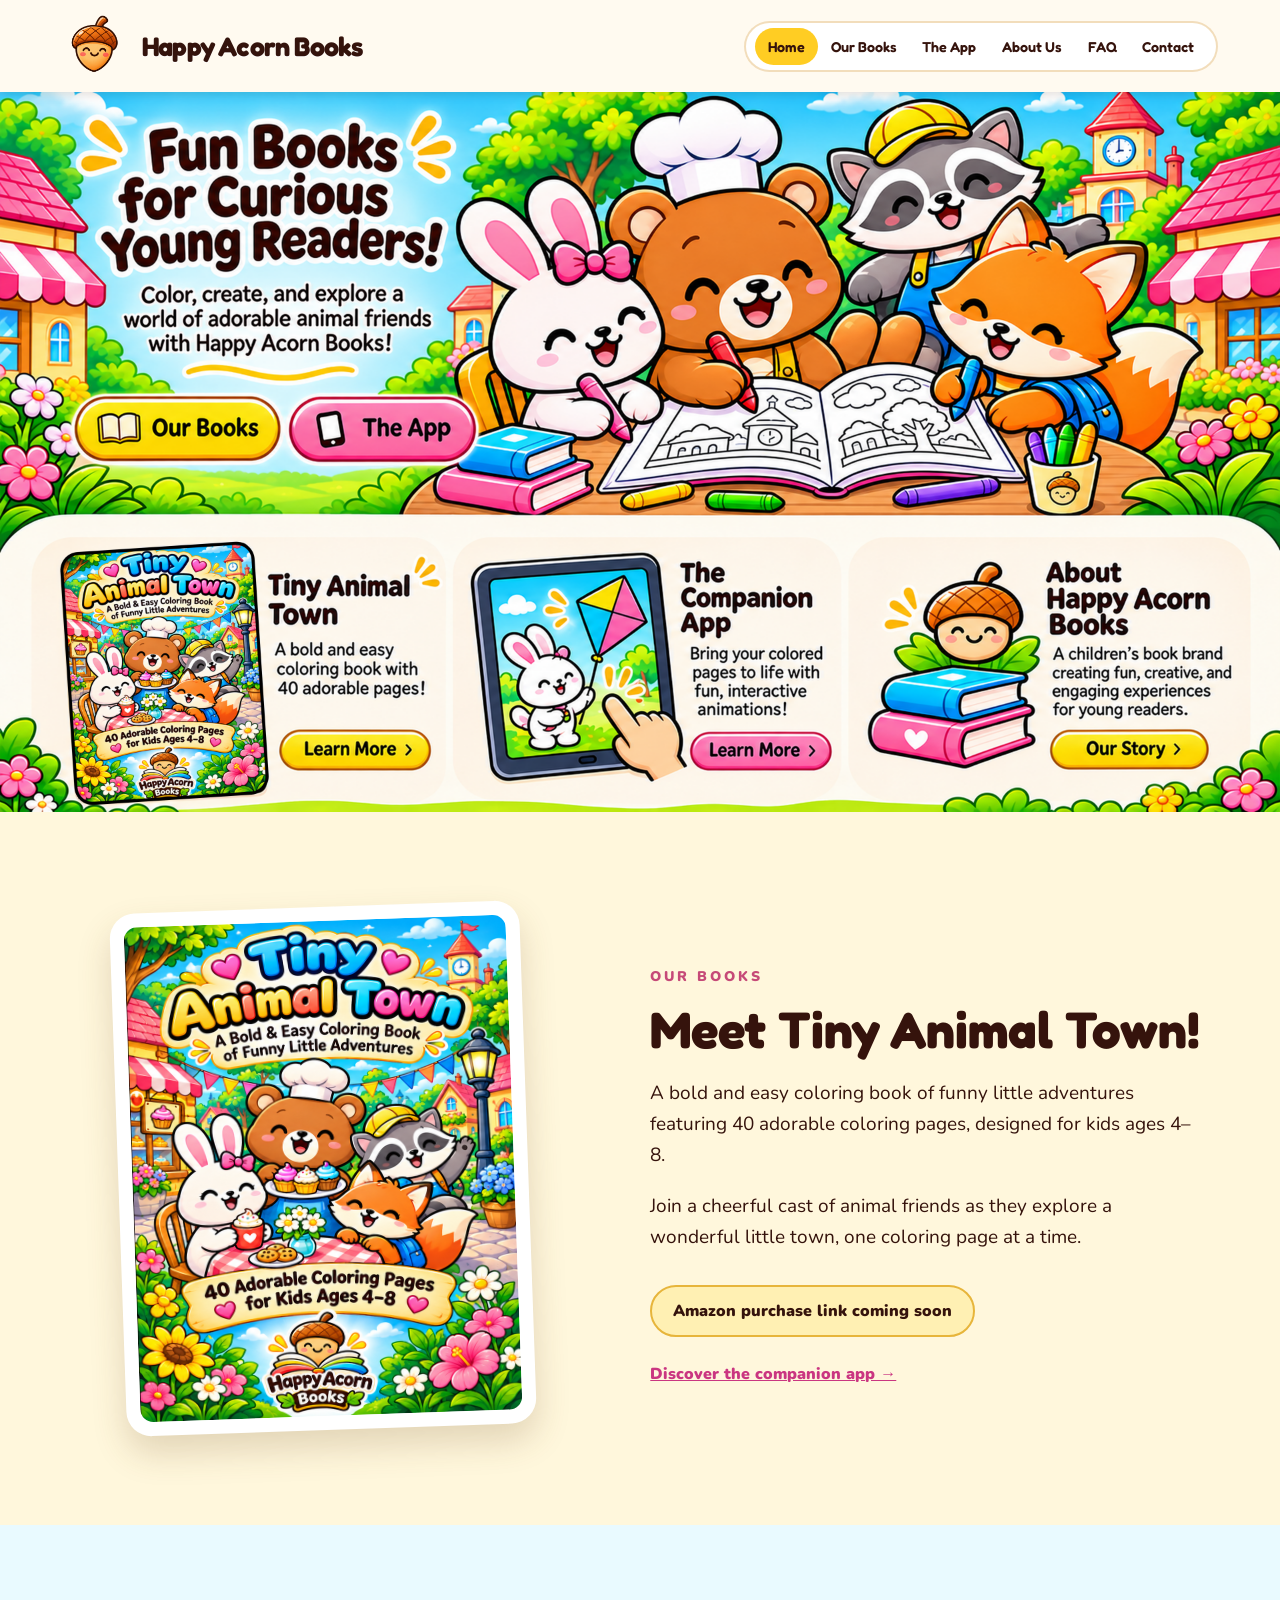
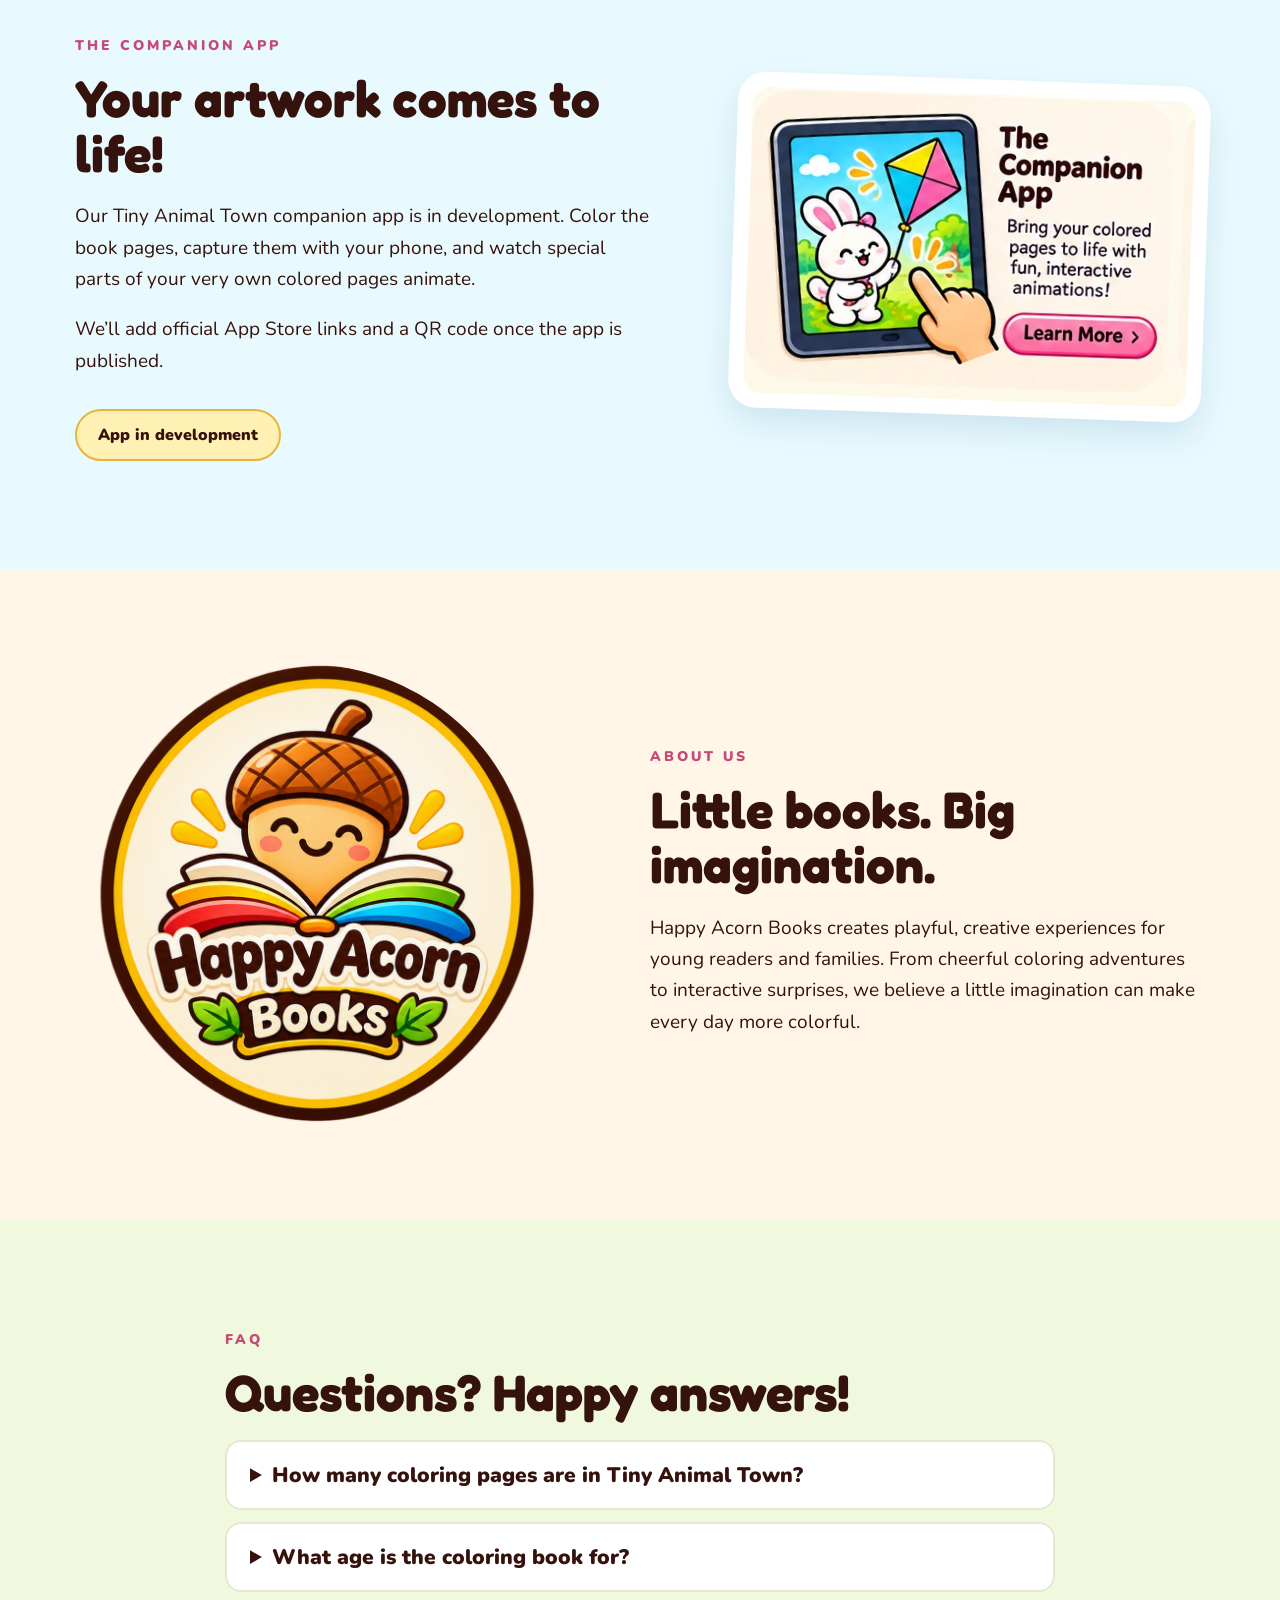
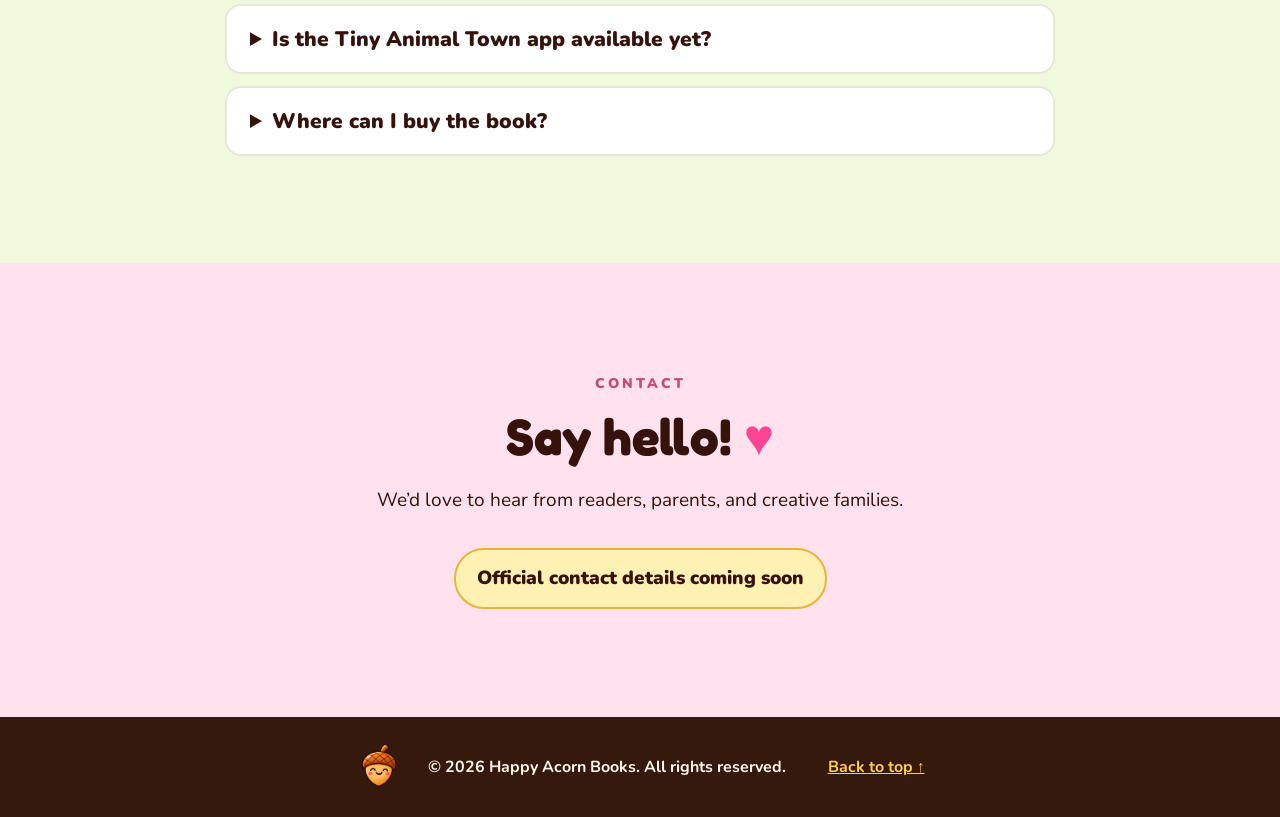
==== index.html @ a000cc14 "Add files via upload" ====
<!doctype html>
<html lang="en"><head><meta charset="UTF-8"><meta name="viewport" content="width=device-width, initial-scale=1"><meta name="theme-color" content="#24baf6"><title>Happy Acorn Books | Tiny Animal Town</title><meta name="description" content="Fun books for curious young readers! Discover Tiny Animal Town, a bold and easy coloring book of funny little adventures, and its upcoming companion app."><link rel="icon" href="assets/acorn.png"><link rel="stylesheet" href="styles.css"><script src="script.js" defer></script></head>
<body><a class="skip" href="#details">Skip to page content</a>
<main>
<div class="sharp-header" id="home" aria-label="Happy Acorn Books primary navigation">
  <a class="sharp-brand" href="#home"><img src="assets/mascot-header.png" alt=""><span>Happy Acorn Books</span></a>
  <button class="nav-toggle" id="nav-toggle" aria-expanded="false" aria-controls="desktop-navigation" aria-label="Toggle navigation">☰</button>
  <nav id="desktop-navigation" class="sharp-nav" aria-label="Main navigation"><a class="selected" href="#home">Home</a><a href="#books">Our Books</a><a href="#app">The App</a><a href="#about">About Us</a><a href="#faq">FAQ</a><a href="#contact">Contact</a></nav>
</div>
<section class="restored-homepage" aria-label="Happy Acorn Books illustrated homepage">
  <img src="assets/homepage-art-clean.webp" width="3072" height="1778" alt="Tiny Animal Town: four adorable animals color together in a bright town, above three featured cards for the book, companion app and publisher" fetchpriority="high">
  <a class="restored-hit" style="--x:5.7%;--y:44.5%;--w:17.2%;--h:9%" href="#books" aria-label="Our Books"></a>
  <a class="restored-hit" style="--x:22.7%;--y:44.5%;--w:15.5%;--h:9%" href="#app" aria-label="The App"></a>
  <a class="restored-hit" style="--x:21.3%;--y:86.6%;--w:13.3%;--h:7.6%" href="#books" aria-label="Learn more about Tiny Animal Town"></a>
  <a class="restored-hit" style="--x:53.5%;--y:86.6%;--w:12.1%;--h:7.6%" href="#app" aria-label="Learn more about the companion app"></a>
  <a class="restored-hit" style="--x:82.2%;--y:86.6%;--w:14%;--h:7.6%" href="#about" aria-label="Our Story"></a>
</section>
<section class="mobile-home" aria-label="Happy Acorn Books mobile homepage"><div class="mobile-tree">🌳</div><header class="mobile-header"><a href="#home" class="mobile-brand"><img src="assets/mascot-header.png" alt=""><span>Happy Acorn Books</span></a><button class="mobile-menu-button" id="menu-toggle" aria-expanded="false" aria-controls="mobile-navigation" aria-label="Toggle menu">☰</button><nav id="mobile-navigation" class="mobile-nav" aria-label="Main navigation"><a href="#home">Home</a><a href="#books">Our Books</a><a href="#app">The App</a><a href="#about">About Us</a><a href="#faq">FAQ</a><a href="#contact">Contact</a></nav></header><div class="mobile-hero"><h1>Fun Books<br>for Curious<br>Young Readers!</h1><p>Color, create, and explore a world of adorable animal friends with Happy Acorn Books!</p><div class="mobile-actions"><a class="button yellow" href="#books">📖 Our Books</a><a class="button pink" href="#app">▣ The App</a></div></div><img class="mobile-characters" src="assets/hero-friends.webp" alt="Bunny, bear, fox and raccoon coloring together in Tiny Animal Town"><div class="mobile-cards"><a href="#books" class="mini-card"><img src="assets/book-cover.png" alt="Tiny Animal Town book cover"><span><strong>Tiny Animal Town</strong><small>40 adorable coloring pages for kids ages 4–8</small><em>Learn More ›</em></span></a><a href="#app" class="mini-card"><img src="assets/app-card.webp" alt="Illustration of the Tiny Animal Town companion app"><span><strong>The Companion App</strong><small>Bring your colored pages to life with fun animations!</small><em>Learn More ›</em></span></a><a href="#about" class="mini-card"><img src="assets/acorn.png" alt=""><span><strong>About Happy Acorn Books</strong><small>Fun, creative and engaging experiences for young readers</small><em>Our Story ›</em></span></a></div></section>
<div id="details" class="site-details">
<section class="detail-section book-section" id="books"><div class="inner two-col"><div class="cover-frame"><img src="assets/book-cover.png" alt="Official Tiny Animal Town front cover"></div><div><p class="eyebrow">OUR BOOKS</p><h2>Meet Tiny Animal Town!</h2><p>A bold and easy coloring book of funny little adventures featuring 40 adorable coloring pages, designed for kids ages 4–8.</p><p>Join a cheerful cast of animal friends as they explore a wonderful little town, one coloring page at a time.</p><span class="coming">Amazon purchase link coming soon</span><a class="text-cta" href="#app">Discover the companion app →</a></div></div></section>
<section class="detail-section app-section" id="app"><div class="inner two-col app-layout"><div><p class="eyebrow">THE COMPANION APP</p><h2>Your artwork comes to life!</h2><p>Our Tiny Animal Town companion app is in development. Color the book pages, capture them with your phone, and watch special parts of your very own colored pages animate.</p><p>We’ll add official App Store links and a QR code once the app is published.</p><span class="coming">App in development</span></div><div class="app-graphic"><img src="assets/app-card.webp" alt="Illustrated preview of the interactive companion app"></div></div></section>
<section class="detail-section about-section" id="about"><div class="inner two-col"><div class="logo-frame"><img src="assets/circular-logo.png" alt="Happy Acorn Books circular logo"></div><div><p class="eyebrow">ABOUT US</p><h2>Little books. Big imagination.</h2><p>Happy Acorn Books creates playful, creative experiences for young readers and families. From cheerful coloring adventures to interactive surprises, we believe a little imagination can make every day more colorful.</p></div></div></section>
<section class="detail-section faq-section" id="faq"><div class="inner narrow"><p class="eyebrow">FAQ</p><h2>Questions? Happy answers!</h2><details><summary>How many coloring pages are in Tiny Animal Town?</summary><p>The book features 40 unique coloring designs. The final paperback will also include additional opening and supporting pages.</p></details><details><summary>What age is the coloring book for?</summary><p>Tiny Animal Town is designed for kids ages 4–8.</p></details><details><summary>Is the Tiny Animal Town app available yet?</summary><p>Not yet. The companion app is still in development, and official download links will be added when it launches.</p></details><details><summary>Where can I buy the book?</summary><p>We’ll add the verified Amazon listing when the book is available for purchase.</p></details></div></section>
<section class="detail-section contact-section" id="contact"><div class="inner narrow"><p class="eyebrow">CONTACT</p><h2>Say hello! <span aria-hidden="true">♥</span></h2><p>We’d love to hear from readers, parents, and creative families.</p><p class="coming">Official contact details coming soon</p></div></section>
</div></main><footer><img src="assets/mascot-header.png" alt=""><span>© <span id="year">2026</span> Happy Acorn Books. All rights reserved.</span><a href="#home">Back to top ↑</a></footer></body></html>
---- styles.css ----
@import url('https://fonts.googleapis.com/css2?family=Fredoka:wght@400;500;600;700&family=Nunito:wght@400;600;700;800;900&display=swap');
:root{--brown:#35130c;--cream:#fff9eb;--yellow:#ffce20;--pink:#ff4ca0;--blue:#21bdf5}*{box-sizing:border-box}html{scroll-behavior:smooth}body{margin:0;color:var(--brown);font-family:Nunito,Arial,sans-serif;background:#fffaf0}a{color:inherit}button,a{-webkit-tap-highlight-color:transparent}.skip{position:absolute;left:-999px;top:0;z-index:100;background:#fff;padding:10px}.skip:focus{left:0}.desktop-art{position:relative;width:100%;overflow:hidden;line-height:0}.desktop-artwork{width:100%;height:auto;display:block}.hotspot{position:absolute;left:var(--x);top:var(--y);width:var(--w);height:var(--h);border-radius:20px;z-index:2;line-height:normal}.hotspot:focus-visible{outline:4px solid #ffffff;box-shadow:0 0 0 7px #26202c}.mobile-home{display:none}.site-details{overflow:hidden}.detail-section{padding:95px 32px;scroll-margin-top:16px}.inner{max-width:1130px;margin:auto}.two-col{display:grid;grid-template-columns:1fr 1.12fr;gap:80px;align-items:center}.narrow{max-width:830px}.detail-section h2{font-family:Fredoka,Arial,sans-serif;font-size:clamp(38px,4vw,62px);line-height:1.08;margin:10px 0 20px}.detail-section p{font-size:19px;line-height:1.65;max-width:660px}.eyebrow{font-weight:900;letter-spacing:3px;font-size:14px!important;color:#c64a78}.book-section{background:#fff7dc}.cover-frame{max-width:410px;margin:auto;padding:14px;border-radius:25px;background:#fff;box-shadow:0 17px 34px #704b2333;transform:rotate(-2deg)}.cover-frame img{width:100%;border-radius:13px;display:block}.coming{display:inline-block;background:#fff0b3;border:2px solid #e7b53b;padding:13px 21px;font-weight:900;border-radius:30px;margin:13px 0}.text-cta{display:block;font-weight:900;color:#ca3681;margin-top:13px}.app-section{background:#e9faff}.app-layout{grid-template-columns:1.1fr .9fr}.app-graphic{padding:15px;background:white;border-radius:28px;box-shadow:0 15px 33px #12557b20;transform:rotate(2deg)}.app-graphic img{width:100%;display:block;border-radius:18px}.about-section{background:#fff6e8}.logo-frame{border-radius:50%;background:#fef1b2;aspect-ratio:1;display:grid;place-items:center;max-width:460px}.logo-frame img{width:90%;height:90%;object-fit:contain}.faq-section{background:#f0f9de}.faq-section details{background:white;border:2px solid #e8e7d5;border-radius:16px;margin:12px 0;padding:19px 23px}.faq-section summary{cursor:pointer;font-size:21px;font-weight:900}.faq-section details p{font-size:17px;margin-bottom:0}.contact-section{background:#ffe2ed;text-align:center}.contact-section h2 span{color:#fc4494}.contact-section p{margin-left:auto;margin-right:auto}footer{background:#35190d;color:#fff8ec;display:flex;justify-content:center;align-items:center;gap:22px;padding:25px 15px;flex-wrap:wrap;font-weight:700}footer img{width:50px}footer a{color:#ffce4a;margin-left:20px}
@media(max-width:720px){.desktop-art{display:none}.mobile-home{display:block;overflow:hidden;background:linear-gradient(#20bafa 0%,#aeefff 51%,#ebfa9b 78%,#fff8eb 100%);position:relative}.mobile-header{display:flex;justify-content:space-between;align-items:center;padding:13px 16px;background:#fffef4;position:relative;z-index:5;border-radius:0 0 25px 25px;box-shadow:0 4px 0 #ffffff6b}.mobile-brand{display:flex;align-items:center;gap:9px;font-family:Fredoka,Arial,sans-serif;text-decoration:none;font-size:clamp(19px,5vw,26px);font-weight:700;letter-spacing:-.6px}.mobile-brand img{width:53px;height:54px;object-fit:contain}.mobile-menu-button{background:#ffce20;border:2px solid #d99508;border-radius:12px;font-size:24px;min-width:45px;min-height:43px;color:#3b190d}.mobile-nav{display:none;position:absolute;right:10px;top:76px;background:#fffef5;box-shadow:0 10px 25px #683a2738;border-radius:18px;padding:12px;min-width:185px}.mobile-nav.open{display:flex;flex-direction:column}.mobile-nav a{padding:10px 13px;text-decoration:none;font-weight:900;border-radius:10px}.mobile-nav a:focus,.mobile-nav a:hover{background:#ffe992}.mobile-tree{position:absolute;right:-20px;top:102px;font-size:85px;opacity:.45}.mobile-hero{text-align:center;position:relative;z-index:1;padding:35px 20px 8px}.mobile-hero h1{font-family:Fredoka,Arial,sans-serif;color:#351007;font-size:clamp(37px,9vw,60px);line-height:1.05;margin:12px auto 18px;max-width:480px;font-weight:700;text-shadow:3px 3px #fff,-3px -3px #fff,0 4px #fff}.mobile-hero p{font-size:17px;line-height:1.4;max-width:395px;font-weight:900;margin:0 auto 18px}.mobile-actions{display:flex;justify-content:center;gap:12px;flex-wrap:wrap}.button{text-decoration:none;border-radius:28px;padding:11px 19px;border:3px solid #fff;box-shadow:0 4px 0 #a2570a;font-family:Fredoka,sans-serif;font-size:19px;font-weight:700}.yellow{background:#ffca17}.pink{background:#ff65b2}.mobile-characters{display:block;width:116%;margin:0 -8% -12px;object-fit:cover;mask-image:linear-gradient(to bottom,#000 85%,transparent 100%)}.mobile-cards{position:relative;z-index:1;border-radius:30px 30px 0 0;background:#fff8ec;padding:26px 14px 34px;display:grid;gap:15px}.mini-card{display:grid;grid-template-columns:36% 1fr;align-items:center;gap:14px;background:#fffdf7;border-radius:24px;padding:13px;text-decoration:none;box-shadow:0 6px 15px #98692722}.mini-card img{width:100%;height:150px;object-fit:contain;border-radius:14px}.mini-card span{display:flex;flex-direction:column;gap:7px}.mini-card strong{font-family:Fredoka,sans-serif;font-size:23px;line-height:1.06}.mini-card small{font-size:14px;line-height:1.35}.mini-card em{font-style:normal;color:#d7528a;font-weight:900}.detail-section{padding:65px 21px}.two-col,.app-layout{grid-template-columns:1fr;gap:34px}.detail-section h2{font-size:42px}.detail-section p{font-size:17px}.cover-frame{max-width:290px}.app-graphic{max-width:440px}.logo-frame{max-width:310px;margin:auto}.faq-section summary{font-size:18px}footer{font-size:13px}footer img{width:35px}}
@media(min-width:721px) and (max-width:1050px){.detail-section{padding:65px 35px}.two-col{gap:35px}}
@media(prefers-reduced-motion:reduce){html{scroll-behavior:auto}}

/* Crisp, accessible text in the existing illustrated desktop header */
.sharp-header{position:absolute;z-index:5;inset:0 0 auto; height:12.0%;display:flex;align-items:center;justify-content:space-between;padding:0 4.6% 0 8.25%;gap:1.5%;line-height:normal;pointer-events:none}
.sharp-header a{pointer-events:auto;text-decoration:none}
.sharp-brand{display:flex;align-items:center;gap:0.7vw;white-space:nowrap;background:#fff9ed;border-radius:100px;padding:0.16vw 1.1vw 0.16vw 0.3vw;box-shadow:0 2px 0 #ffc44a;font-family:Fredoka,'Arial Rounded MT Bold',Arial,sans-serif;font-weight:700;font-size:clamp(17px,2.55vw,44px);letter-spacing:-.055em;color:#34130c;text-shadow:0 1px #fff}
.sharp-brand img{width:clamp(34px,6.65vw,112px);height:clamp(34px,6.4vw,106px);object-fit:contain;flex-shrink:0}
.sharp-nav{display:flex;align-items:center;justify-content:space-around;gap:0.15vw;background:#fff9f4;border-radius:100px;padding:0.33vw 0.7vw;box-shadow:0 0 0 1px #ffe6be;white-space:nowrap}
.sharp-nav a{font-family:Fredoka,'Arial Rounded MT Bold',Arial,sans-serif;font-size:clamp(13px,1.35vw,24px);font-weight:600;padding:0.62vw 0.85vw;border-radius:40px}
.sharp-nav a.selected,.sharp-nav a:hover,.sharp-nav a:focus-visible{background:#ffcd23}
.sharp-nav a:focus-visible,.sharp-brand:focus-visible{outline:3px solid #44200c;outline-offset:2px}
.logo-frame{background:#ffe6a0;border:7px solid #f8c52e;box-shadow:0 0 0 3px #61300b,0 15px 35px #704b2320;overflow:hidden}
.logo-frame img{width:96%;height:96%;object-fit:contain}
@media(max-width:1100px) and (min-width:721px){.sharp-header{padding-left:7%;padding-right:3%}.sharp-brand{font-size:2.45vw}.sharp-nav a{font-size:1.25vw;padding:0.6vw 0.65vw}}
@media(max-width:720px){.sharp-header{display:none}}

/* 2026-11-03: true, separate high-resolution header -- no duplicated baked-in navigation */
@media(min-width:721px){
  .sharp-header{position:relative;inset:auto;height:auto;min-height:94px;width:100%;padding:13px clamp(20px,5vw,82px);display:flex;justify-content:space-between;align-items:center;background:#fffaf0;gap:20px;box-shadow:0 3px 0 rgba(255,255,255,.85);z-index:7;pointer-events:auto}
  .sharp-brand{background:none;box-shadow:none;padding:0;gap:10px;font-size:clamp(20px,2.1vw,34px);letter-spacing:-.03em}
  .sharp-brand img{width:clamp(58px,5.25vw,80px);height:clamp(58px,5.25vw,80px)}
  .sharp-nav{background:#ffffff;box-shadow:0 0 0 2px #f2ddbb;padding:5px 9px;gap:0}
  .sharp-nav a{font-size:clamp(12px,1.12vw,19px);padding:10px clamp(8px,1.0vw,17px)}
}
@media(min-width:721px) and (max-width:930px){.sharp-header{padding:10px 16px;gap:5px}.sharp-brand{font-size:18px;gap:4px}.sharp-brand img{width:48px;height:48px}.sharp-nav a{font-size:11.5px;padding:9px 6px}}
@media(max-width:720px){.sharp-header{display:none}}
/* The supplied round logo already contains its perfect yellow/brown concentric border. */
.logo-frame{border:0;box-shadow:none;background:transparent;overflow:visible;border-radius:50%;max-width:460px;aspect-ratio:1}
.logo-frame img{display:block;width:100%;height:100%;object-fit:contain;border-radius:50%}

/* Crisp revision: sticky, single HTML header with complete mascot */
.sharp-header{position:sticky!important;top:0;z-index:100!important;background:#fffaf0;min-height:88px;box-shadow:0 3px 9px rgba(70,35,10,.13)}
.sharp-brand{gap:12px}
.sharp-brand img{width:66px!important;height:66px!important;object-fit:contain;display:block;flex-shrink:0;overflow:visible}
.nav-toggle{display:none;font-size:25px;border:2px solid #e9b43c;border-radius:12px;background:#ffd037;padding:5px 11px;color:#35130c;cursor:pointer}
.detail-section{scroll-margin-top:100px}
/* Full-width artwork is retained for characters and scenery, while the headline, buttons, and cards are sharp HTML */
.desktop-art{position:relative;isolation:isolate;aspect-ratio:3072/1014;line-height:normal;background:#43ccfa}
.hero-photo{position:absolute;inset:0;z-index:-1;overflow:hidden}
.hero-photo img{display:block;width:100%;height:100%;object-fit:cover}
.hero-copy{position:absolute;left:0;top:0;bottom:0;width:39%;display:flex;align-items:center;justify-content:center;flex-direction:column;text-align:center;padding:1% 1.2% 1.5% 3%;background:linear-gradient(90deg,rgba(166,236,253,1) 0%,rgba(174,237,253,1) 77%,rgba(183,235,255,1) 91%,rgba(183,235,255,0) 100%)}
.hero-copy h1{font:700 clamp(27px,3.25vw,73px)/1.01 Fredoka,'Arial Rounded MT Bold',sans-serif;letter-spacing:-.035em;margin:0 0 1.35vw;color:#39150d;-webkit-text-stroke:.035em #fff9ef;paint-order:stroke fill;text-shadow:0 3px 0 #fff9ef,2px 4px 1px #57200a36}
.hero-copy p{font:800 clamp(13px,1.55vw,31px)/1.28 Nunito,Arial,sans-serif;margin:0 0 2.2vw;letter-spacing:-.025em}
.hero-buttons{display:flex;gap:.7vw;align-items:center;justify-content:center;width:100%;white-space:nowrap}
.hero-button,.feature-button{text-decoration:none;display:inline-flex;align-items:center;justify-content:center;gap:.35em;white-space:nowrap;font-family:Fredoka,Arial,sans-serif;font-weight:700;color:#2e130c;border-radius:99px;border:3px solid white;box-shadow:0 4px 0 #c47521,0 0 0 2px #e9a72d;transition:transform .15s}
.hero-button{padding:.75vw 1.2vw;font-size:clamp(13px,1.72vw,32px)}
.hero-button:hover,.feature-button:hover{transform:translateY(-2px)}
.featured-strip{background:#fffaef;border-radius:55px 55px 0 0;padding:26px clamp(16px,2.2vw,44px) 36px;position:relative;margin-top:-10px;z-index:2}
.featured-grid{display:grid;grid-template-columns:repeat(3,minmax(0,1fr));gap:14px;max-width:1800px;margin:auto}
.featured-card{display:grid;grid-template-columns:44% minmax(0,1fr);align-items:center;gap:3%;min-height:270px;padding:20px 16px;background:#fff8ec;border-radius:40px;box-shadow:inset 0 0 0 1px #fff1d9}
.featured-image{min-width:0;display:flex;justify-content:center;align-items:center;height:100%}
.featured-image img{max-width:100%;max-height:260px;width:auto;height:auto;object-fit:contain;display:block;filter:drop-shadow(0 3px 2px #50301832)}
.app-thumb img{width:100%;max-height:250px;object-fit:contain;border-radius:13px}
.mascot-thumb img{max-height:195px;filter:drop-shadow(0 5px 2px #d8b75c)}
.featured-text{min-width:0;display:flex;align-items:flex-start;flex-direction:column;justify-content:center;gap:8px}
.featured-text h2{font:700 clamp(20px,2vw,39px)/1.05 Fredoka,Arial,sans-serif;margin:0;letter-spacing:-.025em}
.featured-text p{font:700 clamp(13px,1.25vw,23px)/1.3 Nunito,Arial,sans-serif;margin:0 0 7px}
.feature-button{font-size:clamp(13px,1.3vw,24px);padding:9px 13px;box-shadow:0 3px 0 #d08e22,0 0 0 1px #d08e22;border-width:2px;margin-top:auto}
.feature-button span{font-size:1.2em}
@media(min-width:721px) and (max-width:1100px){.sharp-header{padding:10px 18px}.sharp-brand{font-size:20px}.sharp-brand img{width:52px!important;height:52px!important}.featured-card{padding:12px 9px;border-radius:26px;min-height:215px}.featured-image img{max-height:200px}.featured-text{gap:5px}.featured-text h2{font-size:clamp(17px,2vw,23px)}.featured-text p{font-size:clamp(11px,1.2vw,15px)}.feature-button{padding:7px 9px;font-size:13px}.hero-copy{width:42%}}
@media(max-width:720px){.sharp-header{display:flex!important;position:sticky!important;padding:10px 16px;min-height:69px}.sharp-brand{font-size:clamp(18px,4.7vw,25px);gap:9px}.sharp-brand img{width:48px!important;height:48px!important}.nav-toggle{display:block}.sharp-nav{display:none;position:absolute;right:12px;top:calc(100% - 2px);width:min(260px,calc(100vw - 24px));border-radius:16px;box-shadow:0 12px 30px #291a2342;flex-direction:column;align-items:stretch;padding:10px;background:#fffaf0}.sharp-nav.open{display:flex}.sharp-nav a{font-size:16px;padding:10px 12px}.mobile-header{display:none!important}.desktop-art,.featured-strip{display:none}.mobile-home{display:block}.detail-section{scroll-margin-top:82px}}
@media(prefers-reduced-motion:reduce){.hero-button,.feature-button{transition:none}}

/* RESTORED APPROVED ART DIRECTION: full-width original illustration, including original buttons. */
.restored-homepage{display:block;position:relative;width:100%;line-height:0;overflow:hidden;background:#28bff7}
.restored-homepage>img{display:block;width:100%;height:auto;object-fit:contain}
.restored-hit{position:absolute;left:var(--x);top:var(--y);width:var(--w);height:var(--h);border-radius:99px;z-index:2;cursor:pointer}
.restored-hit:focus-visible{outline:4px solid #fff;box-shadow:0 0 0 7px #34130c}
.sharp-header{position:sticky!important;top:0!important;z-index:100!important;background:#fffaf0}
.sharp-brand img{object-fit:contain!important;object-position:center!important;overflow:visible!important}
@media(max-width:720px){.restored-homepage{display:none}}
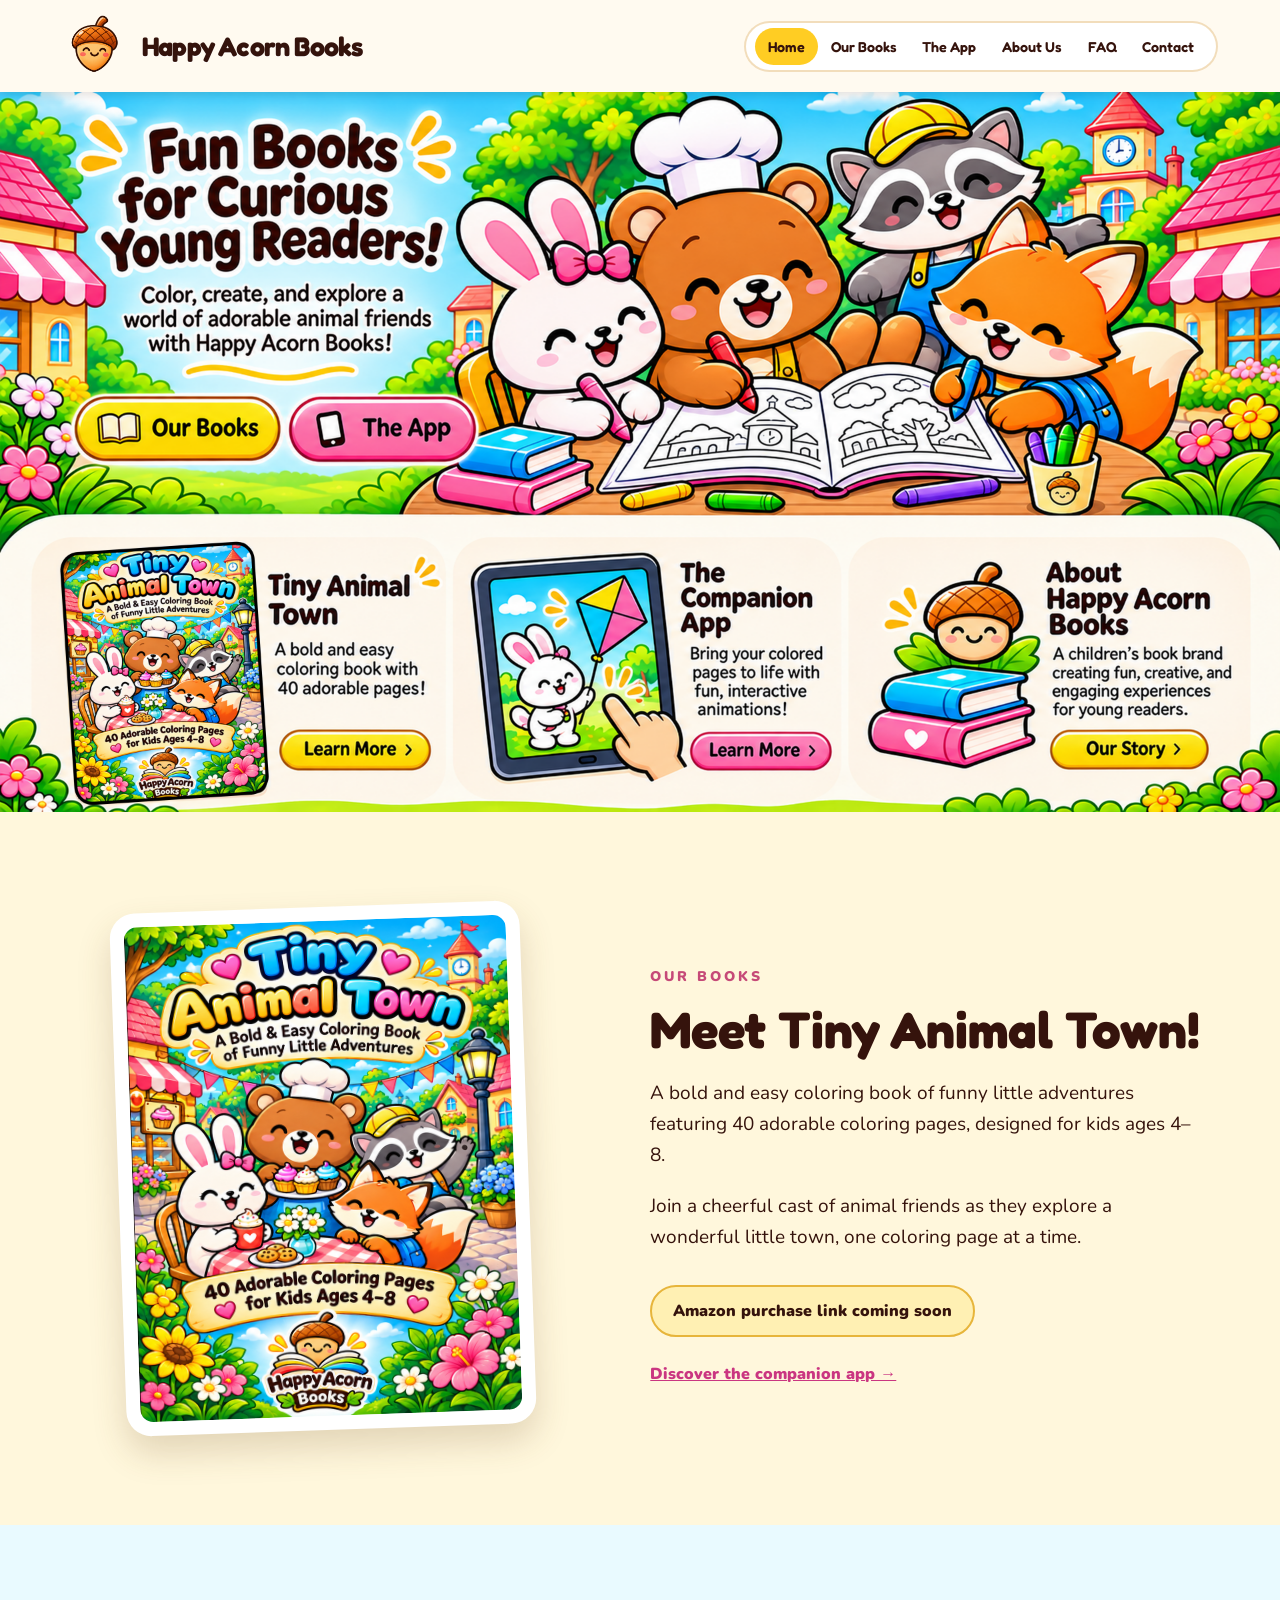
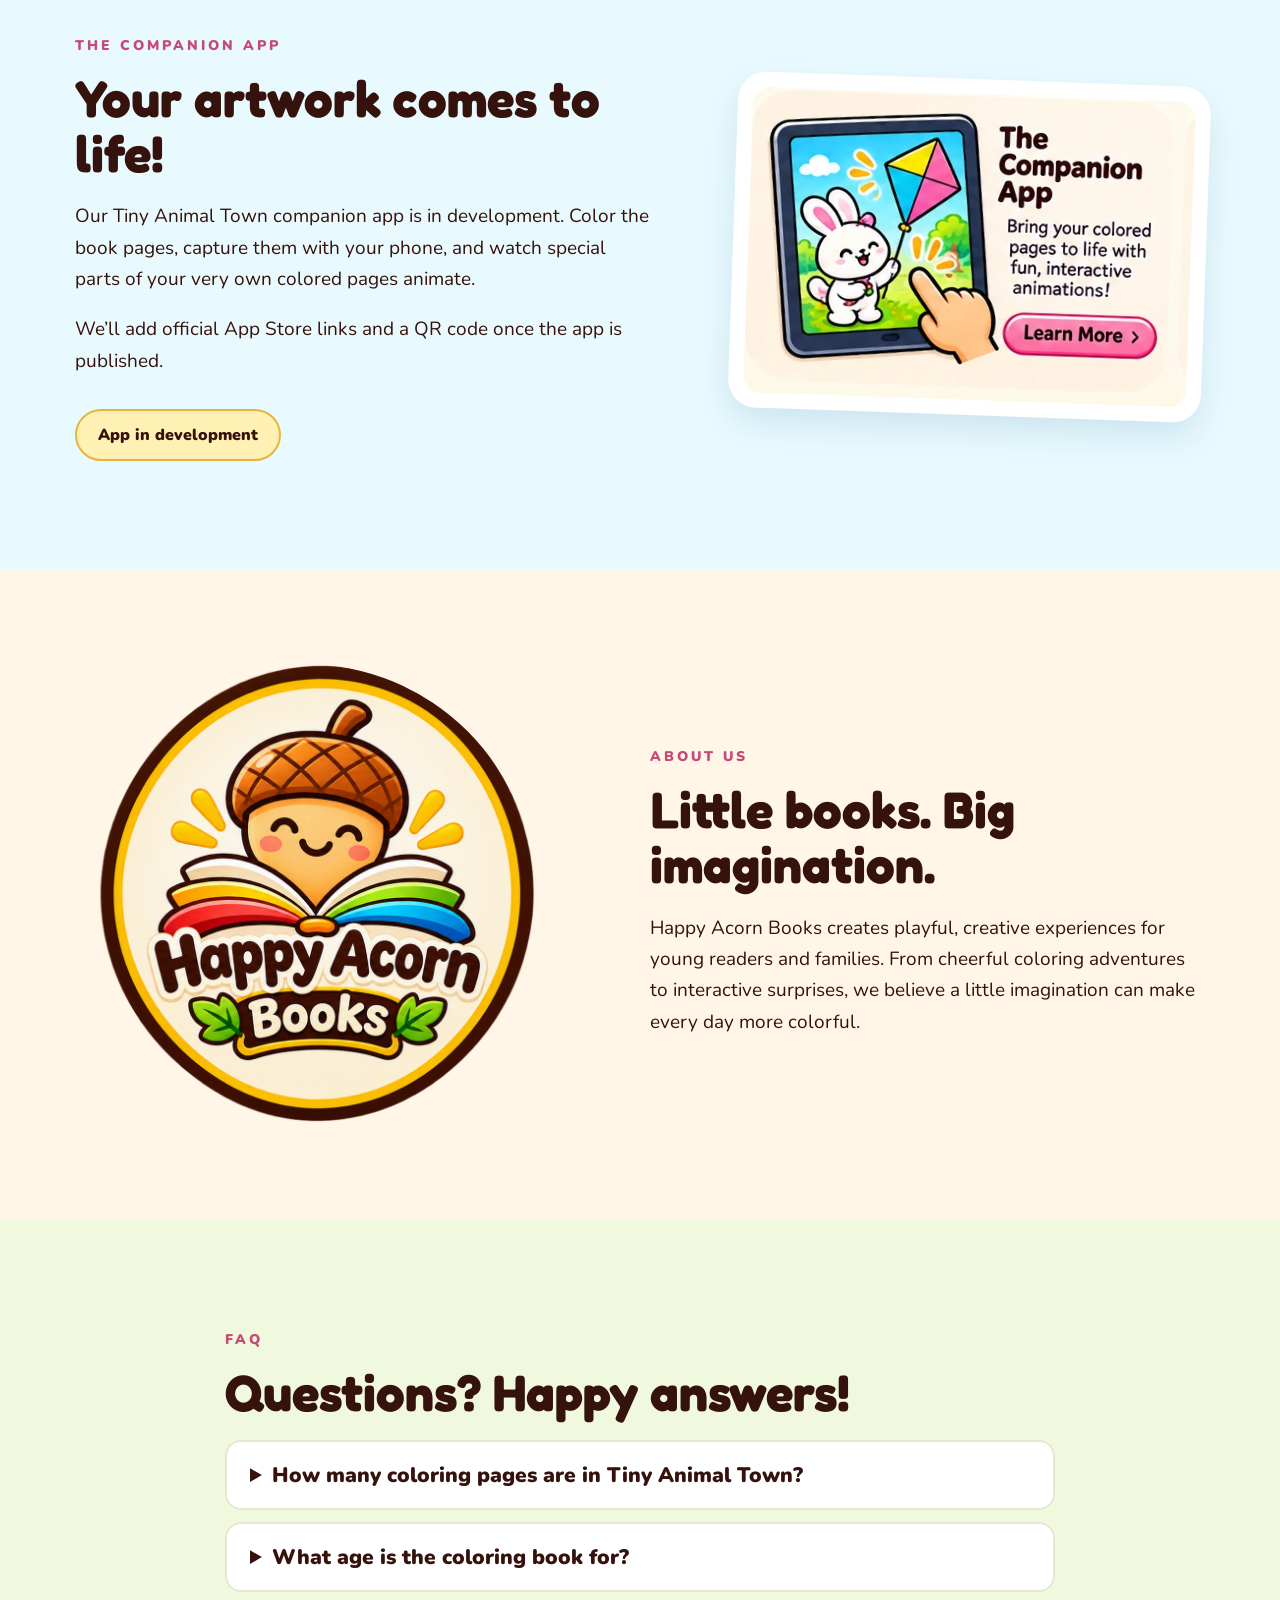
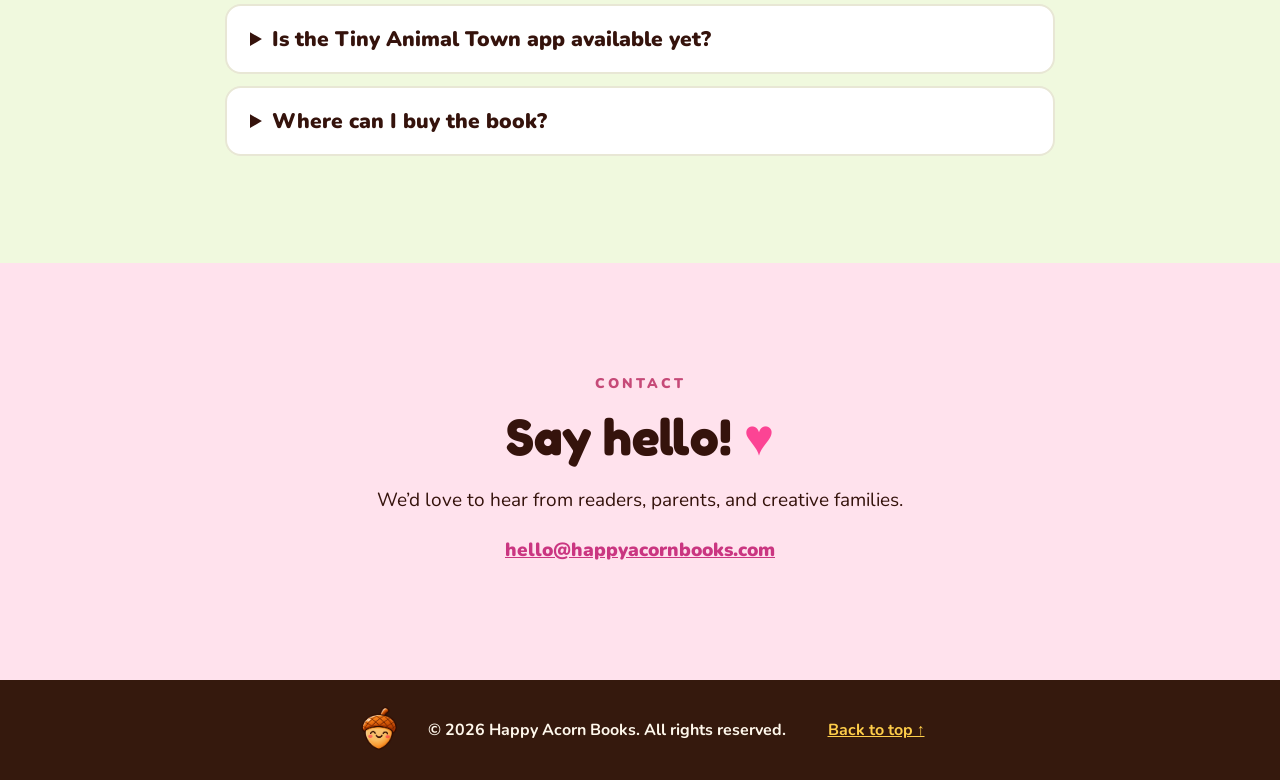
==== commit bae547b5: "Updated contact email for Happy Acorn Books Added hello@happyacornbooks.com to the Contact section." ====
--- a/index.html
+++ b/index.html
@@ -21,5 +21,5 @@
 <section class="detail-section app-section" id="app"><div class="inner two-col app-layout"><div><p class="eyebrow">THE COMPANION APP</p><h2>Your artwork comes to life!</h2><p>Our Tiny Animal Town companion app is in development. Color the book pages, capture them with your phone, and watch special parts of your very own colored pages animate.</p><p>We’ll add official App Store links and a QR code once the app is published.</p><span class="coming">App in development</span></div><div class="app-graphic"><img src="assets/app-card.webp" alt="Illustrated preview of the interactive companion app"></div></div></section>
 <section class="detail-section about-section" id="about"><div class="inner two-col"><div class="logo-frame"><img src="assets/circular-logo.png" alt="Happy Acorn Books circular logo"></div><div><p class="eyebrow">ABOUT US</p><h2>Little books. Big imagination.</h2><p>Happy Acorn Books creates playful, creative experiences for young readers and families. From cheerful coloring adventures to interactive surprises, we believe a little imagination can make every day more colorful.</p></div></div></section>
 <section class="detail-section faq-section" id="faq"><div class="inner narrow"><p class="eyebrow">FAQ</p><h2>Questions? Happy answers!</h2><details><summary>How many coloring pages are in Tiny Animal Town?</summary><p>The book features 40 unique coloring designs. The final paperback will also include additional opening and supporting pages.</p></details><details><summary>What age is the coloring book for?</summary><p>Tiny Animal Town is designed for kids ages 4–8.</p></details><details><summary>Is the Tiny Animal Town app available yet?</summary><p>Not yet. The companion app is still in development, and official download links will be added when it launches.</p></details><details><summary>Where can I buy the book?</summary><p>We’ll add the verified Amazon listing when the book is available for purchase.</p></details></div></section>
-<section class="detail-section contact-section" id="contact"><div class="inner narrow"><p class="eyebrow">CONTACT</p><h2>Say hello! <span aria-hidden="true">♥</span></h2><p>We’d love to hear from readers, parents, and creative families.</p><p class="coming">Official contact details coming soon</p></div></section>
+<section class="detail-section contact-section" id="contact"><div class="inner narrow"><p class="eyebrow">CONTACT</p><h2>Say hello! <span aria-hidden="true">♥</span></h2><p>We’d love to hear from readers, parents, and creative families.</p><p><a class="text-cta" href="mailto:hello@happyacornbooks.com">hello@happyacornbooks.com</a></p></div></section>
 </div></main><footer><img src="assets/mascot-header.png" alt=""><span>© <span id="year">2026</span> Happy Acorn Books. All rights reserved.</span><a href="#home">Back to top ↑</a></footer></body></html>
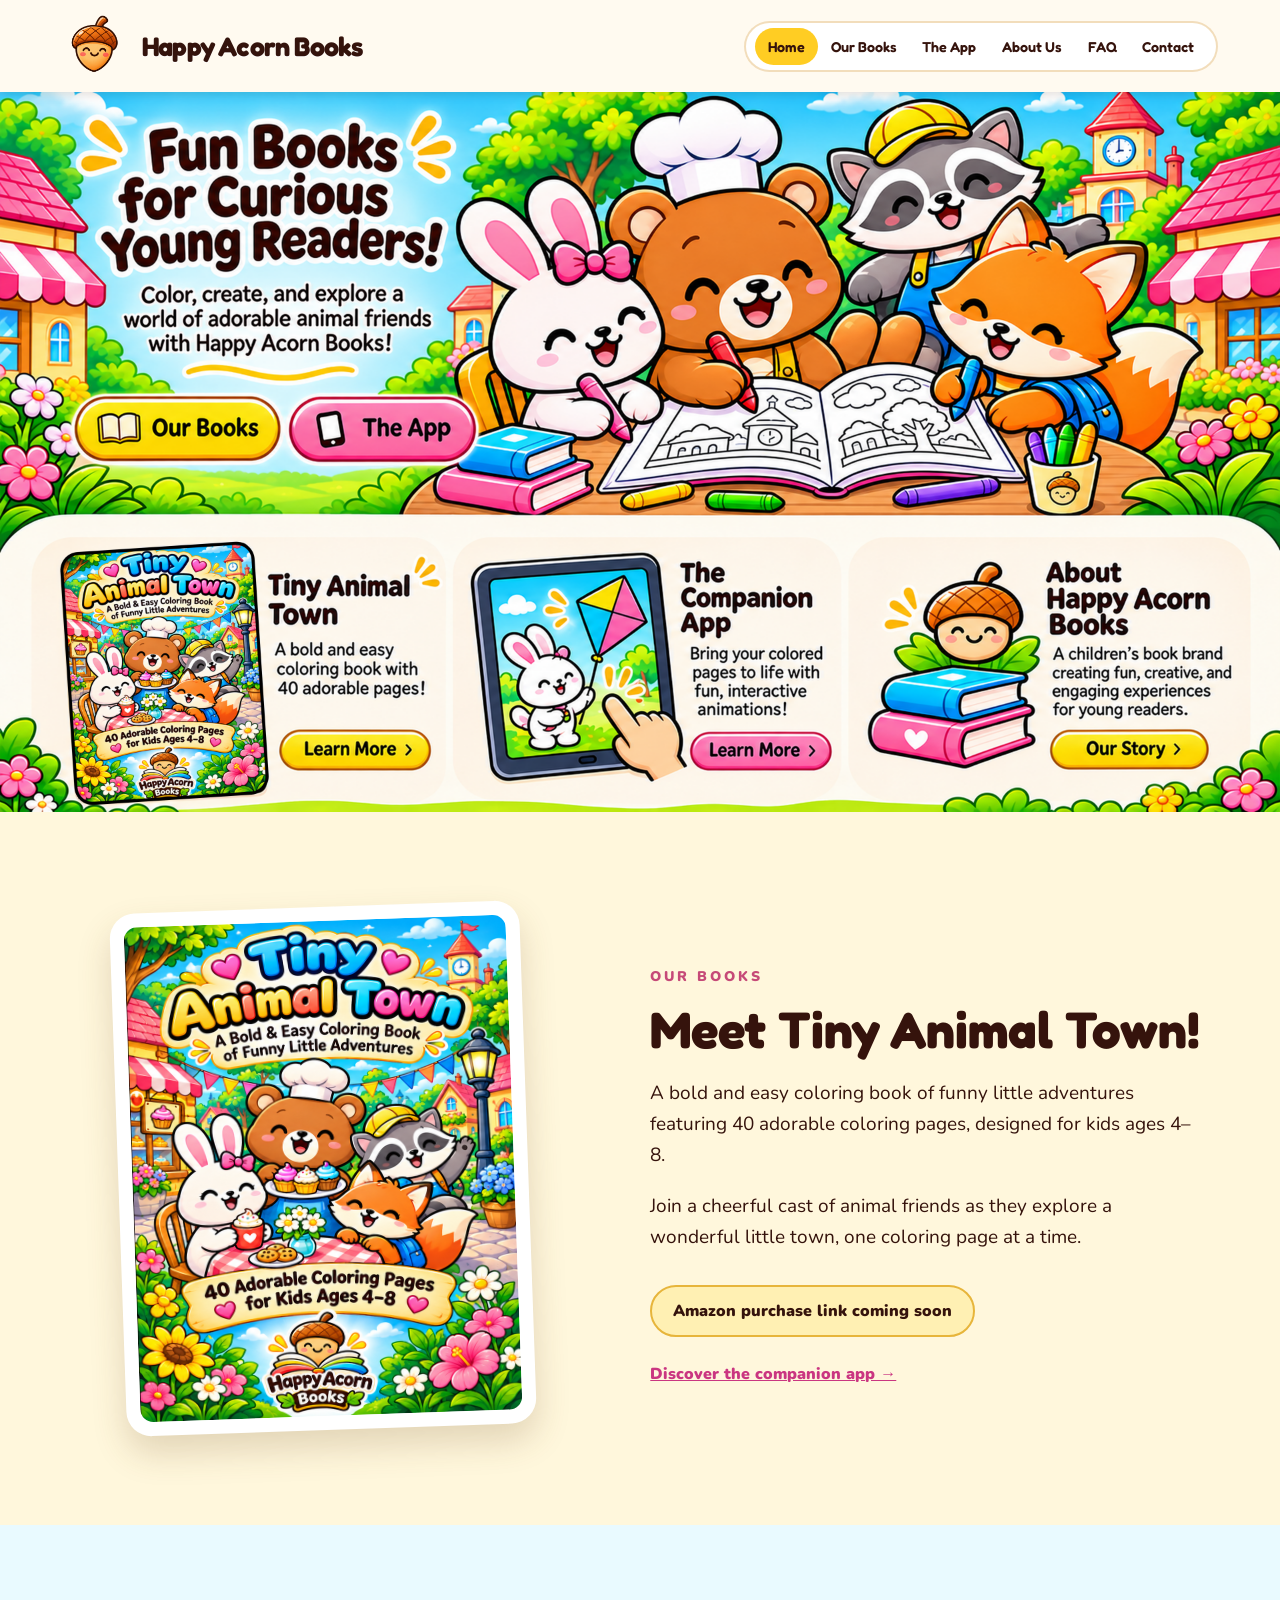
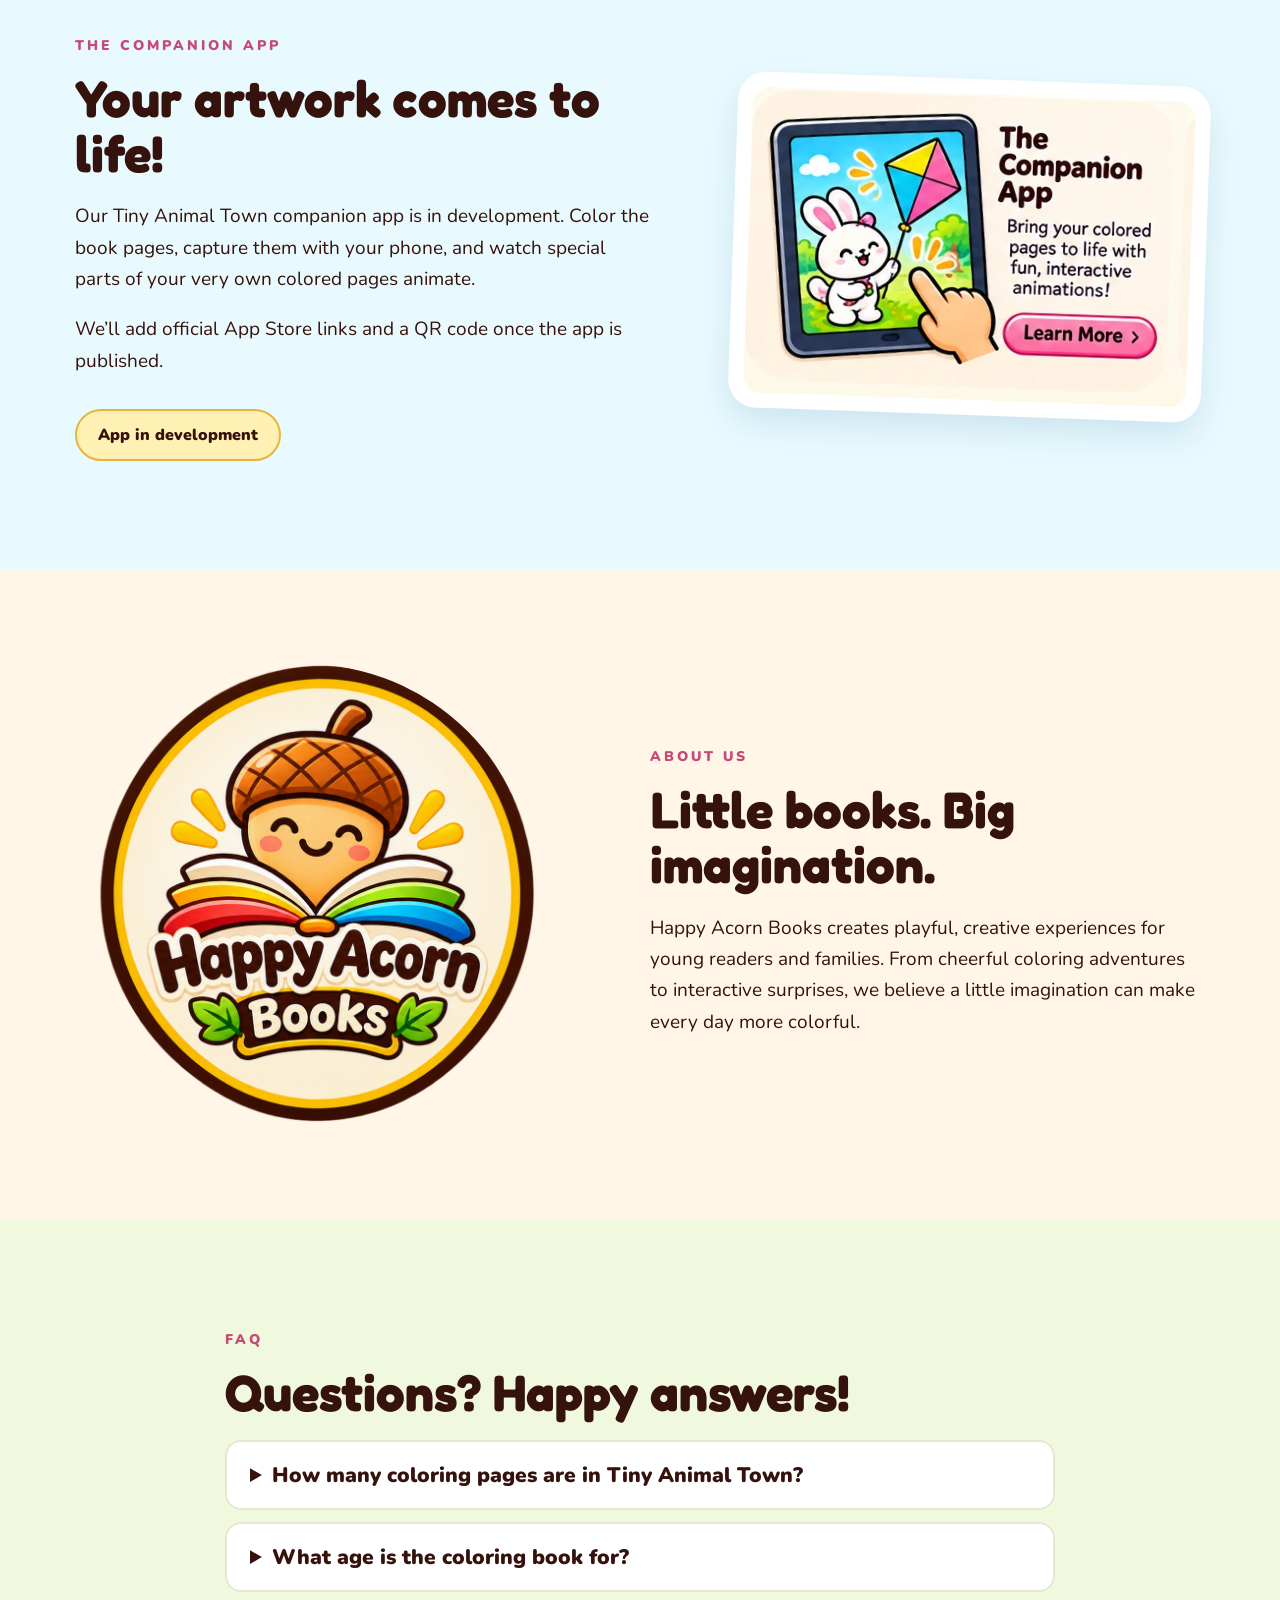
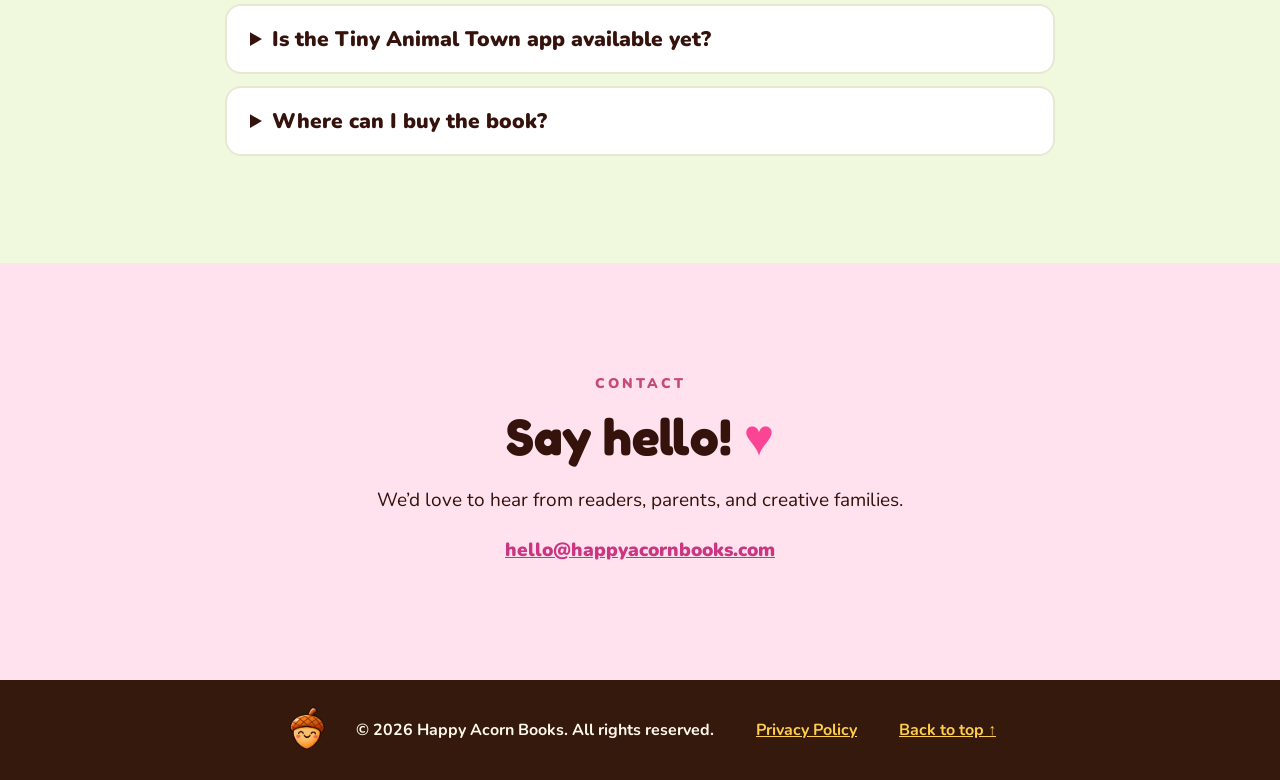
==== commit 85071a94: "Added Happy Acorn Books Privacy Policy" ====
--- a/index.html
+++ b/index.html
@@ -22,4 +22,4 @@
 <section class="detail-section about-section" id="about"><div class="inner two-col"><div class="logo-frame"><img src="assets/circular-logo.png" alt="Happy Acorn Books circular logo"></div><div><p class="eyebrow">ABOUT US</p><h2>Little books. Big imagination.</h2><p>Happy Acorn Books creates playful, creative experiences for young readers and families. From cheerful coloring adventures to interactive surprises, we believe a little imagination can make every day more colorful.</p></div></div></section>
 <section class="detail-section faq-section" id="faq"><div class="inner narrow"><p class="eyebrow">FAQ</p><h2>Questions? Happy answers!</h2><details><summary>How many coloring pages are in Tiny Animal Town?</summary><p>The book features 40 unique coloring designs. The final paperback will also include additional opening and supporting pages.</p></details><details><summary>What age is the coloring book for?</summary><p>Tiny Animal Town is designed for kids ages 4–8.</p></details><details><summary>Is the Tiny Animal Town app available yet?</summary><p>Not yet. The companion app is still in development, and official download links will be added when it launches.</p></details><details><summary>Where can I buy the book?</summary><p>We’ll add the verified Amazon listing when the book is available for purchase.</p></details></div></section>
 <section class="detail-section contact-section" id="contact"><div class="inner narrow"><p class="eyebrow">CONTACT</p><h2>Say hello! <span aria-hidden="true">♥</span></h2><p>We’d love to hear from readers, parents, and creative families.</p><p><a class="text-cta" href="mailto:hello@happyacornbooks.com">hello@happyacornbooks.com</a></p></div></section>
-</div></main><footer><img src="assets/mascot-header.png" alt=""><span>© <span id="year">2026</span> Happy Acorn Books. All rights reserved.</span><a href="#home">Back to top ↑</a></footer></body></html>+</div></main><footer><img src="assets/mascot-header.png" alt=""><span>© <span id="year">2026</span> Happy Acorn Books. All rights reserved.</span><a href="privacy-policy.html">Privacy Policy</a><a href="#" aria-label="Back to top of page">Back to top ↑</a></footer></body></html>
